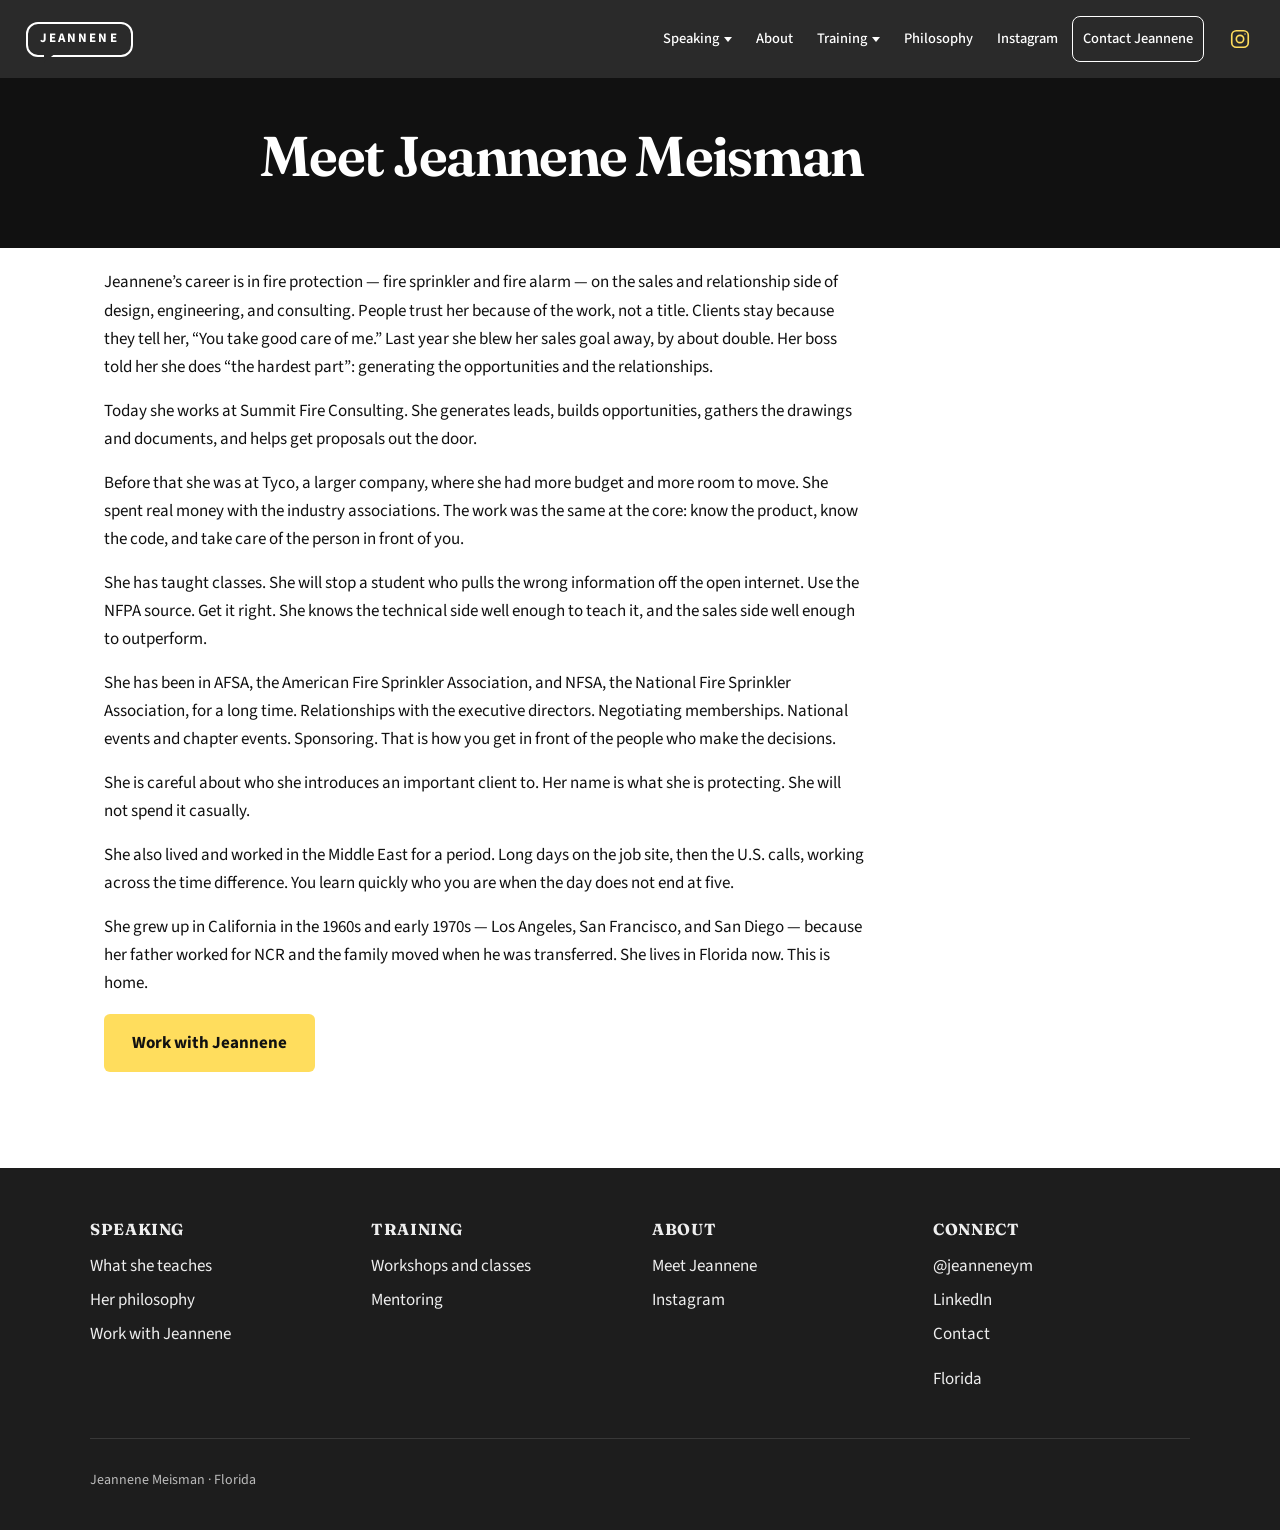
==== about.html @ 1c3506ee "Add Jeannene Meisman's personal site. The pages teach loyal clients through real customer service, g" ====
<!DOCTYPE html>
<html lang="en">
<head>
  <meta charset="utf-8">
  <meta name="viewport" content="width=device-width, initial-scale=1">
  <title>About | Jeannene Meisman</title>
  <meta name="description" content="Jeannene Meisman teaches young professionals how real customer service builds loyal clients. Her credibility is the work: sales results, client care, and years inside AFSA and NFSA.">
  <link rel="preconnect" href="https://fonts.googleapis.com">
  <link rel="preconnect" href="https://fonts.gstatic.com" crossorigin>
  <link href="https://fonts.googleapis.com/css2?family=Fraunces:opsz,wght@9..144,500;9..144,640;9..144,700&family=Source+Sans+3:wght@400;500;600;700&display=swap" rel="stylesheet">
  <link rel="stylesheet" href="css/styles.css?v=15">
</head>
<body class="page">
  <header class="site-nav scrolled" id="siteNav">
    <a class="logo" href="index.html">JEANNENE</a>
    <button class="menu-btn" id="menuBtn" aria-label="Open menu" aria-expanded="false" aria-controls="navLinks"><span></span><span></span><span></span></button>
    <ul class="nav-links" id="navLinks">
      <li class="has-sub"><a href="speaking.html">Speaking <i class="caret"></i></a><div class="sub"><a href="speaking.html">What she teaches</a><a href="philosophy.html">Her philosophy</a></div></li>
      <li><a href="about.html">About</a></li>
      <li class="has-sub"><a href="training.html">Training <i class="caret"></i></a><div class="sub"><a href="training.html">Workshops and classes</a><a href="training.html#mentoring">Mentoring</a></div></li>
      <li><a href="philosophy.html">Philosophy</a></li>
      <li><a href="https://www.instagram.com/jeanneneym/" target="_blank" rel="noopener">Instagram</a></li>
      <li><a class="nav-contact" href="contact.html">Contact Jeannene</a></li>
    </ul>
    <a class="nav-ig" href="https://www.instagram.com/jeanneneym/" target="_blank" rel="noopener" aria-label="Instagram"><svg width="22" height="22" viewBox="0 0 24 24" fill="none" stroke="currentColor" stroke-width="1.8"><rect x="3" y="3" width="18" height="18" rx="5"/><circle cx="12" cy="12" r="4"/><circle cx="17.5" cy="6.5" r="0.8" fill="currentColor" stroke="none"/></svg></a>
  </header>
  <main>
    <section class="page-hero">
      <div class="page-intro">
        <h1>Meet Jeannene Meisman</h1>
      </div>
    </section>
    <section class="page-block">
      <div class="prose">
        <p>Jeannene’s career is in fire protection — fire sprinkler and fire alarm — on the sales and relationship side of design, engineering, and consulting. People trust her because of the work, not a title. Clients stay because they tell her, “You take good care of me.” Last year she blew her sales goal away, by about double. Her boss told her she does “the hardest part”: generating the opportunities and the relationships.</p>
        <p>Today she works at Summit Fire Consulting. She generates leads, builds opportunities, gathers the drawings and documents, and helps get proposals out the door.</p>
        <p>Before that she was at Tyco, a larger company, where she had more budget and more room to move. She spent real money with the industry associations. The work was the same at the core: know the product, know the code, and take care of the person in front of you.</p>
        <p>She has taught classes. She will stop a student who pulls the wrong information off the open internet. Use the NFPA source. Get it right. She knows the technical side well enough to teach it, and the sales side well enough to outperform.</p>
        <p>She has been in AFSA, the American Fire Sprinkler Association, and NFSA, the National Fire Sprinkler Association, for a long time. Relationships with the executive directors. Negotiating memberships. National events and chapter events. Sponsoring. That is how you get in front of the people who make the decisions.</p>
        <p>She is careful about who she introduces an important client to. Her name is what she is protecting. She will not spend it casually.</p>
        <p>She also lived and worked in the Middle East for a period. Long days on the job site, then the U.S. calls, working across the time difference. You learn quickly who you are when the day does not end at five.</p>
        <p>She grew up in California in the 1960s and early 1970s — Los Angeles, San Francisco, and San Diego — because her father worked for NCR and the family moved when he was transferred. She lives in Florida now. This is home.</p>
        <p><a class="btn" href="contact.html">Work with Jeannene</a></p>
      </div>
    </section>
  </main>
  <footer class="footer">
    <div class="footer-grid">
      <div><h3>Speaking</h3><ul><li><a href="speaking.html">What she teaches</a></li><li><a href="philosophy.html">Her philosophy</a></li><li><a href="contact.html">Work with Jeannene</a></li></ul></div>
      <div><h3>Training</h3><ul><li><a href="training.html">Workshops and classes</a></li><li><a href="training.html#mentoring">Mentoring</a></li></ul></div>
      <div><h3>About</h3><ul><li><a href="about.html">Meet Jeannene</a></li><li><a href="https://www.instagram.com/jeanneneym/" target="_blank" rel="noopener">Instagram</a></li></ul></div>
      <div><h3>Connect</h3><ul><li><a href="https://www.instagram.com/jeanneneym/" target="_blank" rel="noopener">@jeanneneym</a></li><li><a href="https://www.linkedin.com/in/jmeisman" target="_blank" rel="noopener">LinkedIn</a></li><li><a href="contact.html">Contact</a></li></ul><p>Florida</p></div>
    </div>
    <div class="footer-base"><p>Jeannene Meisman · Florida</p></div>
  </footer>
  <script src="js/main.js?v=6"></script>
</body>
</html>
---- css/styles.css ----
:root {
  --yellow: #ffdd5d;
  --ink: #111;
  --muted: #3a3a3a;
  --nav: #2a2a2a;
  --blue: #2f6fe6;
  --blue-deep: #2157c9;
  --pill: #e7f3ff;
  --pill-text: #3d8eef;
  --line: #e6e6e6;
  --max: 1120px;
  --story: 760px;
  --nav-h: 78px;
  --sans: "Source Sans 3", Helvetica, Arial, sans-serif;
  --display: "Fraunces", Georgia, "Times New Roman", serif;
}

* { box-sizing: border-box; }
html { scroll-behavior: smooth; }
body {
  margin: 0;
  color: var(--ink);
  font-family: var(--sans);
  font-size: 17px;
  line-height: 1.65;
  background: #fff;
}
img { max-width: 100%; display: block; }
a { color: inherit; }
button, input, textarea, select { font: inherit; }
:focus-visible { outline: 2px solid var(--yellow); outline-offset: 3px; }
.page { padding-top: var(--nav-h); }

.site-nav {
  position: fixed;
  inset: 0 0 auto 0;
  z-index: 40;
  height: var(--nav-h);
  display: flex;
  align-items: center;
  gap: 18px;
  padding: 0 22px 0 26px;
  background: var(--nav);
  color: #fff;
}
.home .site-nav:not(.scrolled) {
  background: linear-gradient(to bottom, rgba(0, 0, 0, 0.72), rgba(0, 0, 0, 0.15));
}
.logo {
  flex: none;
  color: #fff;
  text-decoration: none;
  font-family: var(--sans);
  font-weight: 700;
  font-size: 13px;
  letter-spacing: 0.16em;
  border: 2px solid #fff;
  border-radius: 12px;
  padding: 8px 12px 10px;
  position: relative;
  line-height: 1;
}
.logo:after {
  content: "";
  position: absolute;
  left: 16px;
  bottom: -8px;
  width: 10px;
  height: 8px;
  background: var(--nav);
  clip-path: polygon(0 0, 100% 0, 0 100%);
  border-left: 0;
}
.home .site-nav:not(.scrolled) .logo:after { background: #1a1a1a; }

.nav-links {
  display: flex;
  align-items: center;
  gap: 4px;
  margin-left: auto;
  list-style: none;
  padding: 0;
}
.nav-links a {
  color: #fff;
  text-decoration: none;
  font-size: 14.5px;
  font-weight: 500;
  padding: 10px 10px;
  display: inline-flex;
  align-items: center;
  gap: 5px;
  white-space: nowrap;
}
.nav-links a:hover { color: var(--yellow); }
.has-sub { position: relative; }
.has-sub .caret {
  width: 0;
  height: 0;
  border-left: 4px solid transparent;
  border-right: 4px solid transparent;
  border-top: 5px solid #fff;
  display: inline-block;
}
.sub {
  display: none;
  position: absolute;
  top: 100%;
  left: 0;
  min-width: 230px;
  background: #fff;
  color: var(--ink);
  padding: 8px 0;
  box-shadow: 0 12px 30px rgba(0, 0, 0, 0.16);
}
.has-sub:hover .sub, .has-sub:focus-within .sub { display: block; }
.sub a { color: var(--ink); display: block; padding: 10px 16px; font-size: 15px; }
.sub a:hover { background: #f6f6f6; color: var(--ink); }

.nav-contact {
  flex: none;
  border: 1.5px solid #fff;
  border-radius: 8px;
  color: #fff;
  text-decoration: none;
  padding: 10px 16px;
  font-weight: 500;
  font-size: 15px;
}
.nav-contact:hover { background: #fff; color: var(--ink); }
.nav-ig {
  flex: none;
  width: 36px;
  height: 36px;
  display: grid;
  place-items: center;
  color: var(--yellow);
}
.menu-btn {
  display: none;
  margin-left: auto;
  width: 44px;
  height: 44px;
  border: 1px solid rgba(255, 255, 255, 0.4);
  background: transparent;
  border-radius: 6px;
  flex-direction: column;
  justify-content: center;
  align-items: center;
  gap: 5px;
  cursor: pointer;
}
.menu-btn span { display: block; width: 18px; height: 2px; background: #fff; }

.hero {
  position: relative;
  display: block;
  background: #111;
  color: #fff;
}
.hero-bg {
  position: absolute;
  inset: 0;
  width: 100%;
  height: 100%;
  object-fit: cover;
  object-position: center center;
}
.hero .hero-bg {
  position: relative;
  inset: auto;
  display: block;
  width: 100%;
  height: auto;
  max-height: none;
  object-fit: contain;
  object-position: center center;
}
.hero:after {
  content: "";
  position: absolute;
  inset: 0;
  background: linear-gradient(90deg, rgba(0, 0, 0, 0) 0%, rgba(0, 0, 0, 0.08) 42%, rgba(0, 0, 0, 0.72) 62%, rgba(0, 0, 0, 0.86) 100%);
  pointer-events: none;
}
.hero-copy {
  position: absolute;
  z-index: 1;
  top: 0;
  right: 0;
  bottom: 0;
  width: min(560px, 46%);
  padding: 110px 5vw 48px 28px;
  display: flex;
  flex-direction: column;
  justify-content: center;
}
.hero h1 {
  margin: 0 0 18px;
  font-family: var(--display);
  font-weight: 640;
  font-size: clamp(40px, 4.2vw, 56px);
  line-height: 1.12;
  letter-spacing: -0.02em;
}
.hero .subhead {
  margin: 0 0 16px;
  font-size: 20px;
  font-weight: 600;
  line-height: 1.4;
}
.hero-copy h1,
.hero-copy p { overflow-wrap: break-word; }
.creds {
  margin: 0 0 16px;
  font-size: 16px;
  color: #e8e8e8;
}
.hero p { margin: 0 0 26px; max-width: 540px; color: #f2f2f2; }
.page-hero {
  position: relative;
  display: block;
  background: #111;
  color: #fff;
  padding: 48px 24px 40px;
}
.hero-affiliations {
  display: flex;
  flex-wrap: wrap;
  gap: 18px 28px;
  margin-top: 36px;
  color: rgba(255, 255, 255, 0.78);
  font-size: 13px;
  letter-spacing: 0.14em;
  text-transform: uppercase;
  font-weight: 700;
}

.btn {
  display: inline-flex;
  align-items: center;
  justify-content: center;
  gap: 8px;
  background: var(--yellow);
  color: #111;
  text-decoration: none;
  border: 0;
  border-radius: 6px;
  padding: 15px 28px;
  font-weight: 700;
  cursor: pointer;
}
.btn:hover { filter: brightness(0.96); }
.btn-ghost {
  background: transparent;
  color: #fff;
  border: 1.5px solid #fff;
  margin-left: 10px;
}
.btn-ghost:hover { background: #fff; color: #111; }

.story {
  max-width: var(--story);
  margin: 0 auto;
  padding: 96px 24px 40px;
}
.story h2, .section-title, .page-intro h1, .meet h2, .topics h2, .helps h2, .insights h2, .quotes h2 {
  font-family: var(--display);
  font-weight: 640;
  letter-spacing: -0.03em;
  line-height: 1.08;
  margin: 0 0 22px;
}
.story h2 { font-size: clamp(36px, 4vw, 48px); }
.story p { margin: 0 0 18px; }
.story strong { font-weight: 700; }

.feature {
  max-width: 980px;
  margin: 28px auto 0;
  padding: 0 24px 20px;
}
.feature-frame {
  position: relative;
  border-radius: 28px;
  overflow: hidden;
  min-height: 460px;
  background: #111;
}
.feature-frame img {
  width: 100%;
  height: 520px;
  object-fit: cover;
  object-position: center 20%;
}
.feature-frame figcaption {
  position: absolute;
  left: 0;
  right: 0;
  bottom: 0;
  padding: 80px 32px 36px;
  background: linear-gradient(to top, rgba(0, 0, 0, 0.72), transparent);
  color: #fff;
  text-align: center;
  font-family: var(--display);
  font-weight: 640;
  font-size: clamp(28px, 3vw, 40px);
  line-height: 1.15;
  letter-spacing: -0.03em;
}

.stats {
  margin-top: 56px;
  background:
    radial-gradient(circle at 78% 30%, rgba(255, 255, 255, 0.16), transparent 36%),
    linear-gradient(180deg, #4b8dff 0%, #2f6fe6 55%, #2a67dc 100%);
  color: #fff;
  display: grid;
  grid-template-columns: repeat(3, 1fr);
  text-align: center;
  padding: 64px 28px 72px;
  gap: 24px;
}
.stats svg { width: 42px; height: 42px; stroke: #fff; fill: none; stroke-width: 1.6; margin-bottom: 12px; }
.stats strong {
  display: block;
  font-family: var(--display);
  font-weight: 640;
  font-size: clamp(28px, 3vw, 42px);
  letter-spacing: -0.03em;
  line-height: 1.1;
}
.stats span { display: block; margin-top: 8px; font-size: 16px; max-width: 280px; margin-left: auto; margin-right: auto; }

.insights { padding: 88px 24px 40px; text-align: center; }
.insights h2 { font-size: clamp(34px, 4vw, 46px); }
.insights .lede { margin: -6px auto 36px; max-width: 680px; font-weight: 700; }
.pill {
  max-width: 820px;
  margin: 0 auto 10px;
  background: var(--pill);
  color: var(--pill-text);
  border-radius: 18px;
  padding: 22px 24px 26px;
  font-family: var(--display);
  font-weight: 640;
  font-size: clamp(26px, 3vw, 36px);
  letter-spacing: -0.03em;
  line-height: 1.15;
  position: relative;
}
.pill:after {
  content: "";
  position: absolute;
  left: 50%;
  bottom: -12px;
  transform: translateX(-50%);
  border-left: 14px solid transparent;
  border-right: 14px solid transparent;
  border-top: 14px solid var(--pill);
}
.pill-copy {
  max-width: 720px;
  margin: 18px auto 34px;
}

.quotes { padding: 40px 24px 80px; text-align: center; }
.quote-card { display: none; max-width: 760px; margin: 0 auto; }
.quote-card.active { display: block; }
.quote-card h3 {
  font-family: var(--display);
  font-weight: 640;
  font-size: clamp(32px, 4vw, 44px);
  letter-spacing: -0.03em;
  margin: 0 0 12px;
  line-height: 1.15;
}
.quote-card p { margin: 0 auto; max-width: 640px; }
.quote-card .who { margin-top: 14px; font-weight: 700; }
.dots { display: flex; justify-content: center; gap: 8px; margin-top: 22px; }
.dots button {
  width: 10px;
  height: 10px;
  border-radius: 50%;
  border: 0;
  background: #d0d0d0;
  cursor: pointer;
  padding: 0;
}
.dots button[aria-current="true"] { background: var(--ink); }

.topics, .helps, .meet, .assoc, .signup, .page-block { padding: 20px 24px 80px; }
.topics h2, .helps h2, .meet h2 { font-size: clamp(34px, 4vw, 46px); text-align: center; }
.center-lede { text-align: center; max-width: 760px; margin: -8px auto 32px; }
.topic-grid, .help-grid {
  max-width: var(--max);
  margin: 0 auto;
  display: grid;
  grid-template-columns: 1fr 1fr;
  gap: 22px;
}
.card {
  border: 1px solid var(--line);
  border-radius: 8px;
  overflow: hidden;
  background: #fff;
  display: flex;
  flex-direction: column;
}
.card img { width: 100%; height: 220px; object-fit: cover; object-position: center 15%; }
.card-body { padding: 22px 22px 8px; }
.kicker {
  color: #666;
  font-size: 13px;
  letter-spacing: 0.04em;
  text-transform: uppercase;
  font-weight: 700;
  margin: 0 0 6px;
}
.card h3, .help-card h3 {
  font-family: var(--display);
  font-weight: 640;
  letter-spacing: -0.03em;
  font-size: 26px;
  margin: 0 0 8px;
  line-height: 1.15;
}
.card ul { margin: 8px 0 18px; padding-left: 18px; }
.card li { margin: 4px 0; }
.help-grid { grid-template-columns: repeat(3, 1fr); }
.help-card {
  border: 1px solid var(--line);
  border-radius: 8px;
  overflow: hidden;
  background: #fff;
}
.help-card img { width: 100%; height: 240px; object-fit: cover; object-position: center 18%; }
.help-card div { padding: 18px 18px 22px; }
.help-card p { margin: 0 0 14px; }
.text-link { font-weight: 700; color: var(--blue); text-decoration: none; }
.text-link:hover { text-decoration: underline; }

.meet-grid {
  max-width: var(--max);
  margin: 0 auto;
  display: grid;
  grid-template-columns: 0.85fr 1.15fr;
  gap: 40px;
  align-items: center;
}
.meet-grid img { width: 100%; border-radius: 8px; object-fit: cover; aspect-ratio: 4 / 5; object-position: center 15%; }
.meet h2 { text-align: left; }
.assoc { text-align: center; padding-top: 10px; }
.assoc h2 { font-family: var(--display); font-weight: 640; letter-spacing: -0.03em; font-size: clamp(32px, 4vw, 42px); }
.logo-row {
  list-style: none;
  display: flex;
  flex-wrap: wrap;
  justify-content: center;
  align-items: center;
  gap: 36px 56px;
  margin: 28px auto 0;
  padding: 0;
  max-width: 980px;
}
.logo-row li { margin: 0; }
.logo-row img {
  display: block;
  height: 78px;
  width: auto;
  max-width: 240px;
  object-fit: contain;
}

.signup {
  background: #f7f7f7;
  padding: 72px 24px;
}
.signup-inner { max-width: 720px; margin: 0 auto; }
.signup h2 {
  font-family: var(--display);
  font-weight: 640;
  letter-spacing: -0.03em;
  font-size: clamp(30px, 3vw, 38px);
  line-height: 1.15;
  margin: 0 0 10px;
}
label { display: block; font-weight: 700; margin: 0 0 14px; font-size: 14px; }
input, textarea, select {
  display: block;
  width: 100%;
  margin-top: 6px;
  padding: 12px 12px;
  border: 1px solid #ccc;
  border-radius: 4px;
  background: #fff;
}
textarea { min-height: 120px; resize: vertical; }
.form-row { display: grid; grid-template-columns: 1fr 1fr; gap: 12px; }
.form-success { display: none; background: #fff; border: 1px solid var(--line); padding: 16px; }
.form-success.show { display: block; }

.footer {
  background: #1d1d1d;
  color: #eee;
  padding: 48px 28px 24px;
}
.footer-grid {
  max-width: 1100px;
  margin: 0 auto;
  display: grid;
  grid-template-columns: repeat(4, 1fr);
  gap: 24px;
}
.footer h3 {
  margin: 0 0 10px;
  font-family: var(--display);
  font-size: 16px;
  letter-spacing: 0.04em;
  text-transform: uppercase;
}
.footer a { color: #eee; text-decoration: none; }
.footer a:hover { color: var(--yellow); }
.footer ul { list-style: none; margin: 0; padding: 0; }
.footer li { margin: 6px 0; }
.footer-base {
  max-width: 1100px;
  margin: 28px auto 0;
  padding-top: 16px;
  border-top: 1px solid rgba(255, 255, 255, 0.12);
  color: #bbb;
  font-size: 14px;
}

.page-hero .page-intro {
  position: relative;
  z-index: 1;
  max-width: 760px;
  margin: 0 auto;
  padding: 0;
  color: #fff;
}
.page-hero .page-intro h1,
.page-hero .page-intro p { color: #fff; }
.page-intro h1 { font-size: clamp(40px, 5vw, 56px); }
.page-block { max-width: var(--max); margin: 0 auto; }
.split {
  display: grid;
  grid-template-columns: 1fr 1fr;
  gap: 28px;
  align-items: start;
}
.split img { width: 100%; border-radius: 8px; object-fit: cover; }
.prose { max-width: var(--story); }
.prose p { margin: 0 0 16px; }
.pull {
  font-family: var(--display);
  font-weight: 640;
  font-size: clamp(28px, 3vw, 36px);
  letter-spacing: -0.03em;
  line-height: 1.2;
  margin: 28px 0;
}

@media (max-width: 980px) {
  .menu-btn { display: inline-flex; }
  .nav-links, .nav-contact, .nav-ig { display: none; }
  .nav-links.open {
    display: flex;
    flex-direction: column;
    align-items: stretch;
    position: absolute;
    top: var(--nav-h);
    left: 0;
    right: 0;
    background: var(--nav);
    padding: 8px 0 18px;
    margin: 0;
  }
  .nav-links.open a { padding: 12px 22px; }
  .sub { position: static; display: block; background: transparent; box-shadow: none; padding: 0 0 0 12px; }
  .sub a { color: #fff; }
  .nav-links.open .nav-contact, .nav-links.open .nav-ig { display: inline-flex; margin: 10px 22px; }
  .topic-grid, .help-grid, .meet-grid, .stats, .footer-grid, .split, .form-row {
    grid-template-columns: 1fr;
  }
  .hero { min-height: 0; }
  .hero:after {
    background: linear-gradient(to top, rgba(0, 0, 0, 0.9) 0%, rgba(0, 0, 0, 0.5) 42%, rgba(0, 0, 0, 0) 68%);
  }
  .hero-copy {
    top: auto;
    left: 0;
    right: 0;
    width: auto;
    max-width: none;
    padding: 64px 22px 22px;
  }
  .page-hero { padding: 36px 22px 32px; }
  .logo-row img { height: 64px; }
  .btn-ghost { margin: 10px 0 0; }
}

@media (prefers-reduced-motion: reduce) {
  html { scroll-behavior: auto; }
}
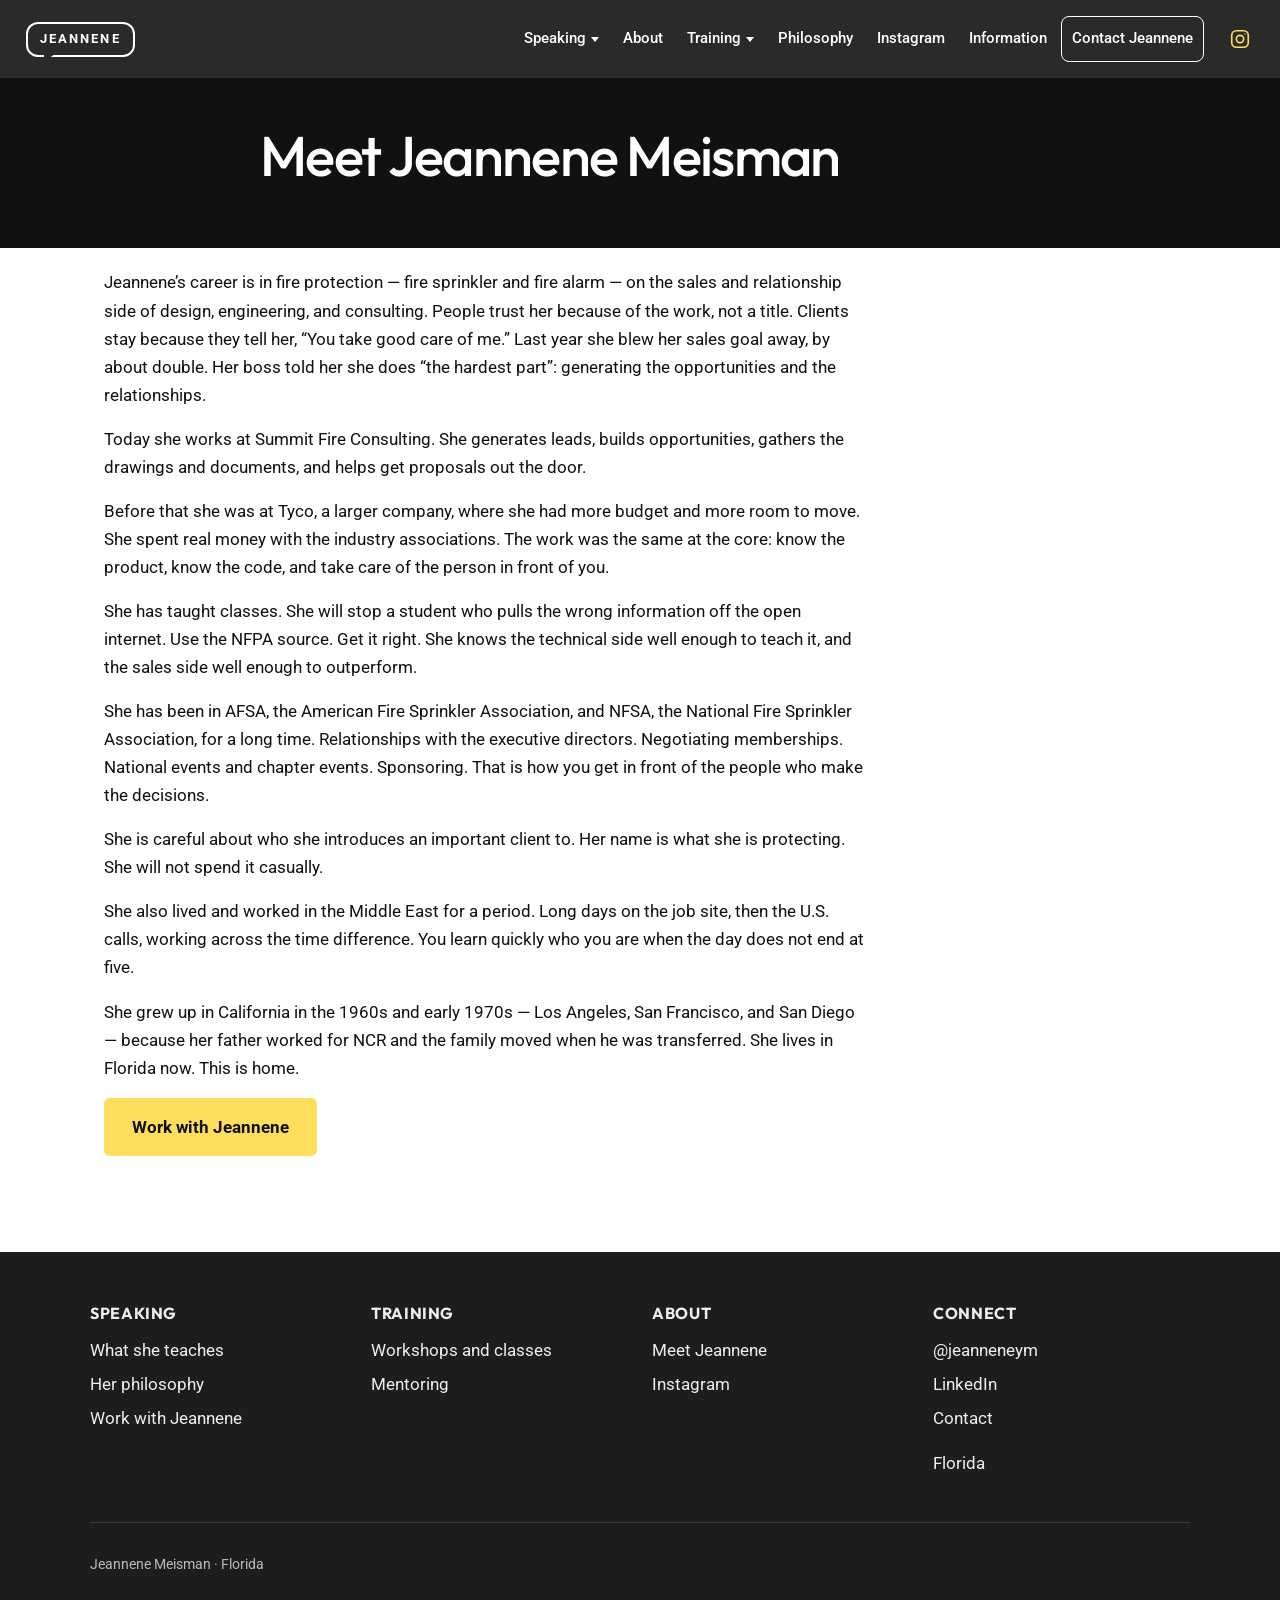
==== commit 8bcaeef0: "Frame the site as sales mentorship and restore the original type. An Information popup explains how " ====
--- a/about.html
+++ b/about.html
@@ -7,8 +7,8 @@
   <meta name="description" content="Jeannene Meisman teaches young professionals how real customer service builds loyal clients. Her credibility is the work: sales results, client care, and years inside AFSA and NFSA.">
   <link rel="preconnect" href="https://fonts.googleapis.com">
   <link rel="preconnect" href="https://fonts.gstatic.com" crossorigin>
-  <link href="https://fonts.googleapis.com/css2?family=Fraunces:opsz,wght@9..144,500;9..144,640;9..144,700&family=Source+Sans+3:wght@400;500;600;700&display=swap" rel="stylesheet">
-  <link rel="stylesheet" href="css/styles.css?v=15">
+  <link href="https://fonts.googleapis.com/css2?family=Outfit:wght@500;600;700&family=Roboto:ital,wght@0,400;0,500;0,700;1,400&display=swap" rel="stylesheet">
+  <link rel="stylesheet" href="css/styles.css?v=17">
 </head>
 <body class="page">
   <header class="site-nav scrolled" id="siteNav">
@@ -53,6 +53,6 @@
     </div>
     <div class="footer-base"><p>Jeannene Meisman · Florida</p></div>
   </footer>
-  <script src="js/main.js?v=6"></script>
+  <script src="js/main.js?v=7"></script>
 </body>
 </html>
--- a/css/styles.css
+++ b/css/styles.css
@@ -11,8 +11,8 @@
   --max: 1120px;
   --story: 760px;
   --nav-h: 78px;
-  --sans: "Source Sans 3", Helvetica, Arial, sans-serif;
-  --display: "Fraunces", Georgia, "Times New Roman", serif;
+  --sans: "Roboto", Helvetica, Arial, sans-serif;
+  --display: "Outfit", "Avenir Next", Arial, sans-serif;
 }
 
 * { box-sizing: border-box; }
@@ -117,6 +117,17 @@
 .sub a { color: var(--ink); display: block; padding: 10px 16px; font-size: 15px; }
 .sub a:hover { background: #f6f6f6; color: var(--ink); }
 
+.nav-links .info-open {
+  background: transparent;
+  border: 0;
+  color: #fff;
+  font: inherit;
+  font-size: 14.5px;
+  font-weight: 500;
+  padding: 10px 10px;
+  cursor: pointer;
+}
+.nav-links .info-open:hover { color: var(--yellow); }
 .nav-contact {
   flex: none;
   border: 1.5px solid #fff;
@@ -127,6 +138,45 @@
   font-weight: 500;
   font-size: 15px;
 }
+.info-dialog {
+  position: relative;
+  width: min(560px, calc(100vw - 32px));
+  border: 0;
+  border-radius: 10px;
+  padding: 28px 28px 24px;
+  color: var(--ink);
+  background: #fff;
+  box-shadow: 0 24px 60px rgba(0, 0, 0, 0.28);
+}
+.info-dialog::backdrop {
+  background: rgba(17, 17, 17, 0.62);
+}
+.info-dialog h2 {
+  font-family: var(--display);
+  font-weight: 700;
+  letter-spacing: -0.03em;
+  font-size: clamp(28px, 4vw, 36px);
+  line-height: 1.1;
+  margin: 0 0 12px;
+}
+.info-dialog p { margin: 0 0 14px; }
+.info-dialog ul { margin: 0 0 16px; padding-left: 18px; }
+.info-dialog li { margin: 4px 0; }
+.info-close {
+  position: absolute;
+  top: 12px;
+  right: 12px;
+  width: 36px;
+  height: 36px;
+  border: 0;
+  border-radius: 6px;
+  background: transparent;
+  font-size: 26px;
+  line-height: 1;
+  cursor: pointer;
+  color: var(--ink);
+}
+.info-dialog .btn { color: #111; }
 .nav-contact:hover { background: #fff; color: var(--ink); }
 .nav-ig {
   flex: none;
@@ -198,7 +248,7 @@
 .hero h1 {
   margin: 0 0 18px;
   font-family: var(--display);
-  font-weight: 640;
+  font-weight: 500;
   font-size: clamp(40px, 4.2vw, 56px);
   line-height: 1.12;
   letter-spacing: -0.02em;
@@ -266,7 +316,7 @@
 }
 .story h2, .section-title, .page-intro h1, .meet h2, .topics h2, .helps h2, .insights h2, .quotes h2 {
   font-family: var(--display);
-  font-weight: 640;
+  font-weight: 500;
   letter-spacing: -0.03em;
   line-height: 1.08;
   margin: 0 0 22px;
@@ -303,7 +353,7 @@
   color: #fff;
   text-align: center;
   font-family: var(--display);
-  font-weight: 640;
+  font-weight: 500;
   font-size: clamp(28px, 3vw, 40px);
   line-height: 1.15;
   letter-spacing: -0.03em;
@@ -325,7 +375,7 @@
 .stats strong {
   display: block;
   font-family: var(--display);
-  font-weight: 640;
+  font-weight: 500;
   font-size: clamp(28px, 3vw, 42px);
   letter-spacing: -0.03em;
   line-height: 1.1;
@@ -343,7 +393,7 @@
   border-radius: 18px;
   padding: 22px 24px 26px;
   font-family: var(--display);
-  font-weight: 640;
+  font-weight: 500;
   font-size: clamp(26px, 3vw, 36px);
   letter-spacing: -0.03em;
   line-height: 1.15;
@@ -369,7 +419,7 @@
 .quote-card.active { display: block; }
 .quote-card h3 {
   font-family: var(--display);
-  font-weight: 640;
+  font-weight: 500;
   font-size: clamp(32px, 4vw, 44px);
   letter-spacing: -0.03em;
   margin: 0 0 12px;
@@ -419,7 +469,7 @@
 }
 .card h3, .help-card h3 {
   font-family: var(--display);
-  font-weight: 640;
+  font-weight: 500;
   letter-spacing: -0.03em;
   font-size: 26px;
   margin: 0 0 8px;
@@ -451,7 +501,7 @@
 .meet-grid img { width: 100%; border-radius: 8px; object-fit: cover; aspect-ratio: 4 / 5; object-position: center 15%; }
 .meet h2 { text-align: left; }
 .assoc { text-align: center; padding-top: 10px; }
-.assoc h2 { font-family: var(--display); font-weight: 640; letter-spacing: -0.03em; font-size: clamp(32px, 4vw, 42px); }
+.assoc h2 { font-family: var(--display); font-weight: 500; letter-spacing: -0.03em; font-size: clamp(32px, 4vw, 42px); }
 .logo-row {
   list-style: none;
   display: flex;
@@ -479,7 +529,7 @@
 .signup-inner { max-width: 720px; margin: 0 auto; }
 .signup h2 {
   font-family: var(--display);
-  font-weight: 640;
+  font-weight: 500;
   letter-spacing: -0.03em;
   font-size: clamp(30px, 3vw, 38px);
   line-height: 1.15;
@@ -555,7 +605,7 @@
 .prose p { margin: 0 0 16px; }
 .pull {
   font-family: var(--display);
-  font-weight: 640;
+  font-weight: 500;
   font-size: clamp(28px, 3vw, 36px);
   letter-spacing: -0.03em;
   line-height: 1.2;
@@ -577,7 +627,8 @@
     padding: 8px 0 18px;
     margin: 0;
   }
-  .nav-links.open a { padding: 12px 22px; }
+  .nav-links.open a,
+  .nav-links.open .info-open { display: block; width: 100%; text-align: left; padding: 12px 22px; }
   .sub { position: static; display: block; background: transparent; box-shadow: none; padding: 0 0 0 12px; }
   .sub a { color: #fff; }
   .nav-links.open .nav-contact, .nav-links.open .nav-ig { display: inline-flex; margin: 10px 22px; }
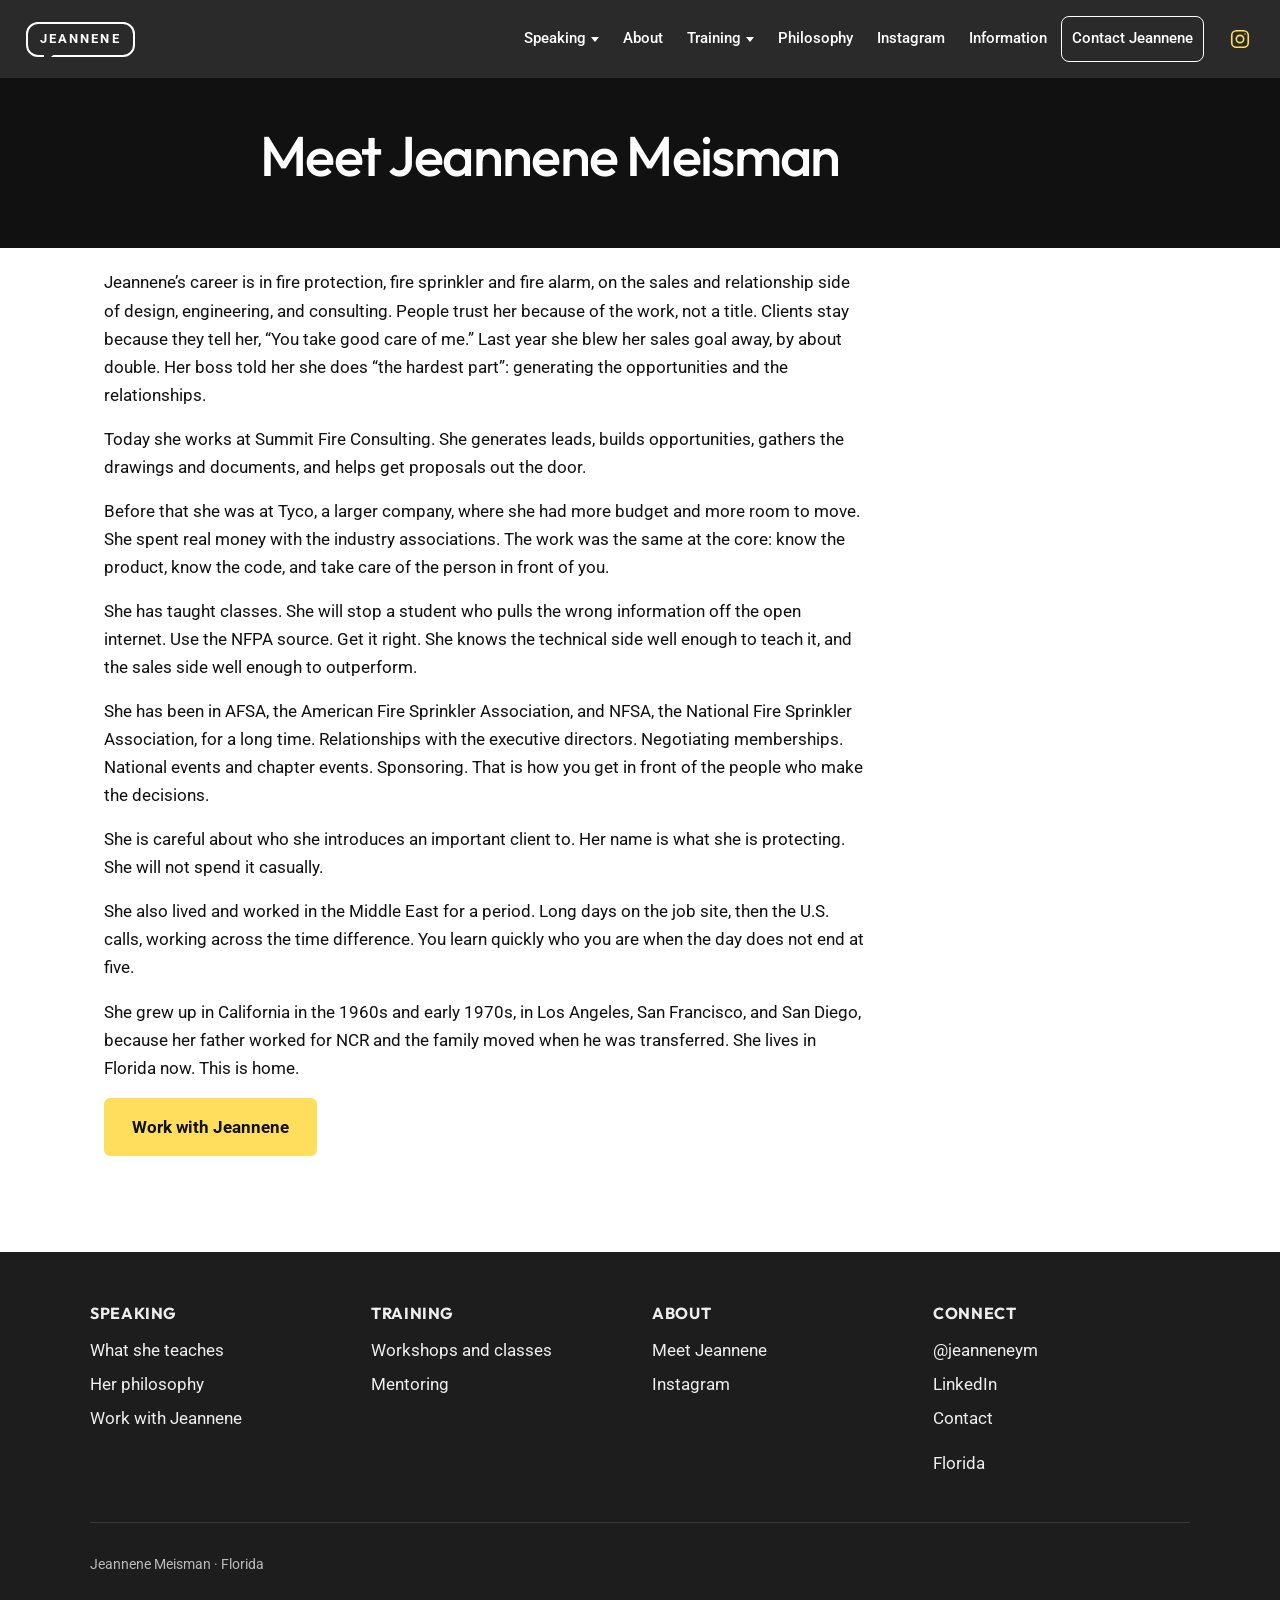
==== commit f62abd71: "Drop the em dashes and let the portraits keep their shape. The hallway, meet, training, and contact " ====
--- a/about.html
+++ b/about.html
@@ -8,7 +8,7 @@
   <link rel="preconnect" href="https://fonts.googleapis.com">
   <link rel="preconnect" href="https://fonts.gstatic.com" crossorigin>
   <link href="https://fonts.googleapis.com/css2?family=Outfit:wght@500;600;700&family=Roboto:ital,wght@0,400;0,500;0,700;1,400&display=swap" rel="stylesheet">
-  <link rel="stylesheet" href="css/styles.css?v=17">
+  <link rel="stylesheet" href="css/styles.css?v=18">
 </head>
 <body class="page">
   <header class="site-nav scrolled" id="siteNav">
@@ -32,14 +32,14 @@
     </section>
     <section class="page-block">
       <div class="prose">
-        <p>Jeannene’s career is in fire protection — fire sprinkler and fire alarm — on the sales and relationship side of design, engineering, and consulting. People trust her because of the work, not a title. Clients stay because they tell her, “You take good care of me.” Last year she blew her sales goal away, by about double. Her boss told her she does “the hardest part”: generating the opportunities and the relationships.</p>
+        <p>Jeannene’s career is in fire protection, fire sprinkler and fire alarm, on the sales and relationship side of design, engineering, and consulting. People trust her because of the work, not a title. Clients stay because they tell her, “You take good care of me.” Last year she blew her sales goal away, by about double. Her boss told her she does “the hardest part”: generating the opportunities and the relationships.</p>
         <p>Today she works at Summit Fire Consulting. She generates leads, builds opportunities, gathers the drawings and documents, and helps get proposals out the door.</p>
         <p>Before that she was at Tyco, a larger company, where she had more budget and more room to move. She spent real money with the industry associations. The work was the same at the core: know the product, know the code, and take care of the person in front of you.</p>
         <p>She has taught classes. She will stop a student who pulls the wrong information off the open internet. Use the NFPA source. Get it right. She knows the technical side well enough to teach it, and the sales side well enough to outperform.</p>
         <p>She has been in AFSA, the American Fire Sprinkler Association, and NFSA, the National Fire Sprinkler Association, for a long time. Relationships with the executive directors. Negotiating memberships. National events and chapter events. Sponsoring. That is how you get in front of the people who make the decisions.</p>
         <p>She is careful about who she introduces an important client to. Her name is what she is protecting. She will not spend it casually.</p>
         <p>She also lived and worked in the Middle East for a period. Long days on the job site, then the U.S. calls, working across the time difference. You learn quickly who you are when the day does not end at five.</p>
-        <p>She grew up in California in the 1960s and early 1970s — Los Angeles, San Francisco, and San Diego — because her father worked for NCR and the family moved when he was transferred. She lives in Florida now. This is home.</p>
+        <p>She grew up in California in the 1960s and early 1970s, in Los Angeles, San Francisco, and San Diego, because her father worked for NCR and the family moved when he was transferred. She lives in Florida now. This is home.</p>
         <p><a class="btn" href="contact.html">Work with Jeannene</a></p>
       </div>
     </section>
--- a/css/styles.css
+++ b/css/styles.css
@@ -334,14 +334,16 @@
   position: relative;
   border-radius: 28px;
   overflow: hidden;
-  min-height: 460px;
+  width: fit-content;
+  max-width: 100%;
+  margin: 0 auto;
   background: #111;
 }
 .feature-frame img {
-  width: 100%;
-  height: 520px;
-  object-fit: cover;
-  object-position: center 20%;
+  width: auto;
+  max-width: 100%;
+  height: auto;
+  object-fit: contain;
 }
 .feature-frame figcaption {
   position: absolute;
@@ -457,7 +459,7 @@
   display: flex;
   flex-direction: column;
 }
-.card img { width: 100%; height: 220px; object-fit: cover; object-position: center 15%; }
+.card img { width: 100%; height: auto; object-fit: contain; }
 .card-body { padding: 22px 22px 8px; }
 .kicker {
   color: #666;
@@ -484,7 +486,7 @@
   overflow: hidden;
   background: #fff;
 }
-.help-card img { width: 100%; height: 240px; object-fit: cover; object-position: center 18%; }
+.help-card img { width: 100%; height: auto; object-fit: contain; }
 .help-card div { padding: 18px 18px 22px; }
 .help-card p { margin: 0 0 14px; }
 .text-link { font-weight: 700; color: var(--blue); text-decoration: none; }
@@ -498,7 +500,7 @@
   gap: 40px;
   align-items: center;
 }
-.meet-grid img { width: 100%; border-radius: 8px; object-fit: cover; aspect-ratio: 4 / 5; object-position: center 15%; }
+.meet-grid img { width: 100%; height: auto; border-radius: 8px; object-fit: contain; }
 .meet h2 { text-align: left; }
 .assoc { text-align: center; padding-top: 10px; }
 .assoc h2 { font-family: var(--display); font-weight: 500; letter-spacing: -0.03em; font-size: clamp(32px, 4vw, 42px); }
@@ -600,7 +602,7 @@
   gap: 28px;
   align-items: start;
 }
-.split img { width: 100%; border-radius: 8px; object-fit: cover; }
+.split img { width: 100%; height: auto; border-radius: 8px; object-fit: contain; }
 .prose { max-width: var(--story); }
 .prose p { margin: 0 0 16px; }
 .pull {
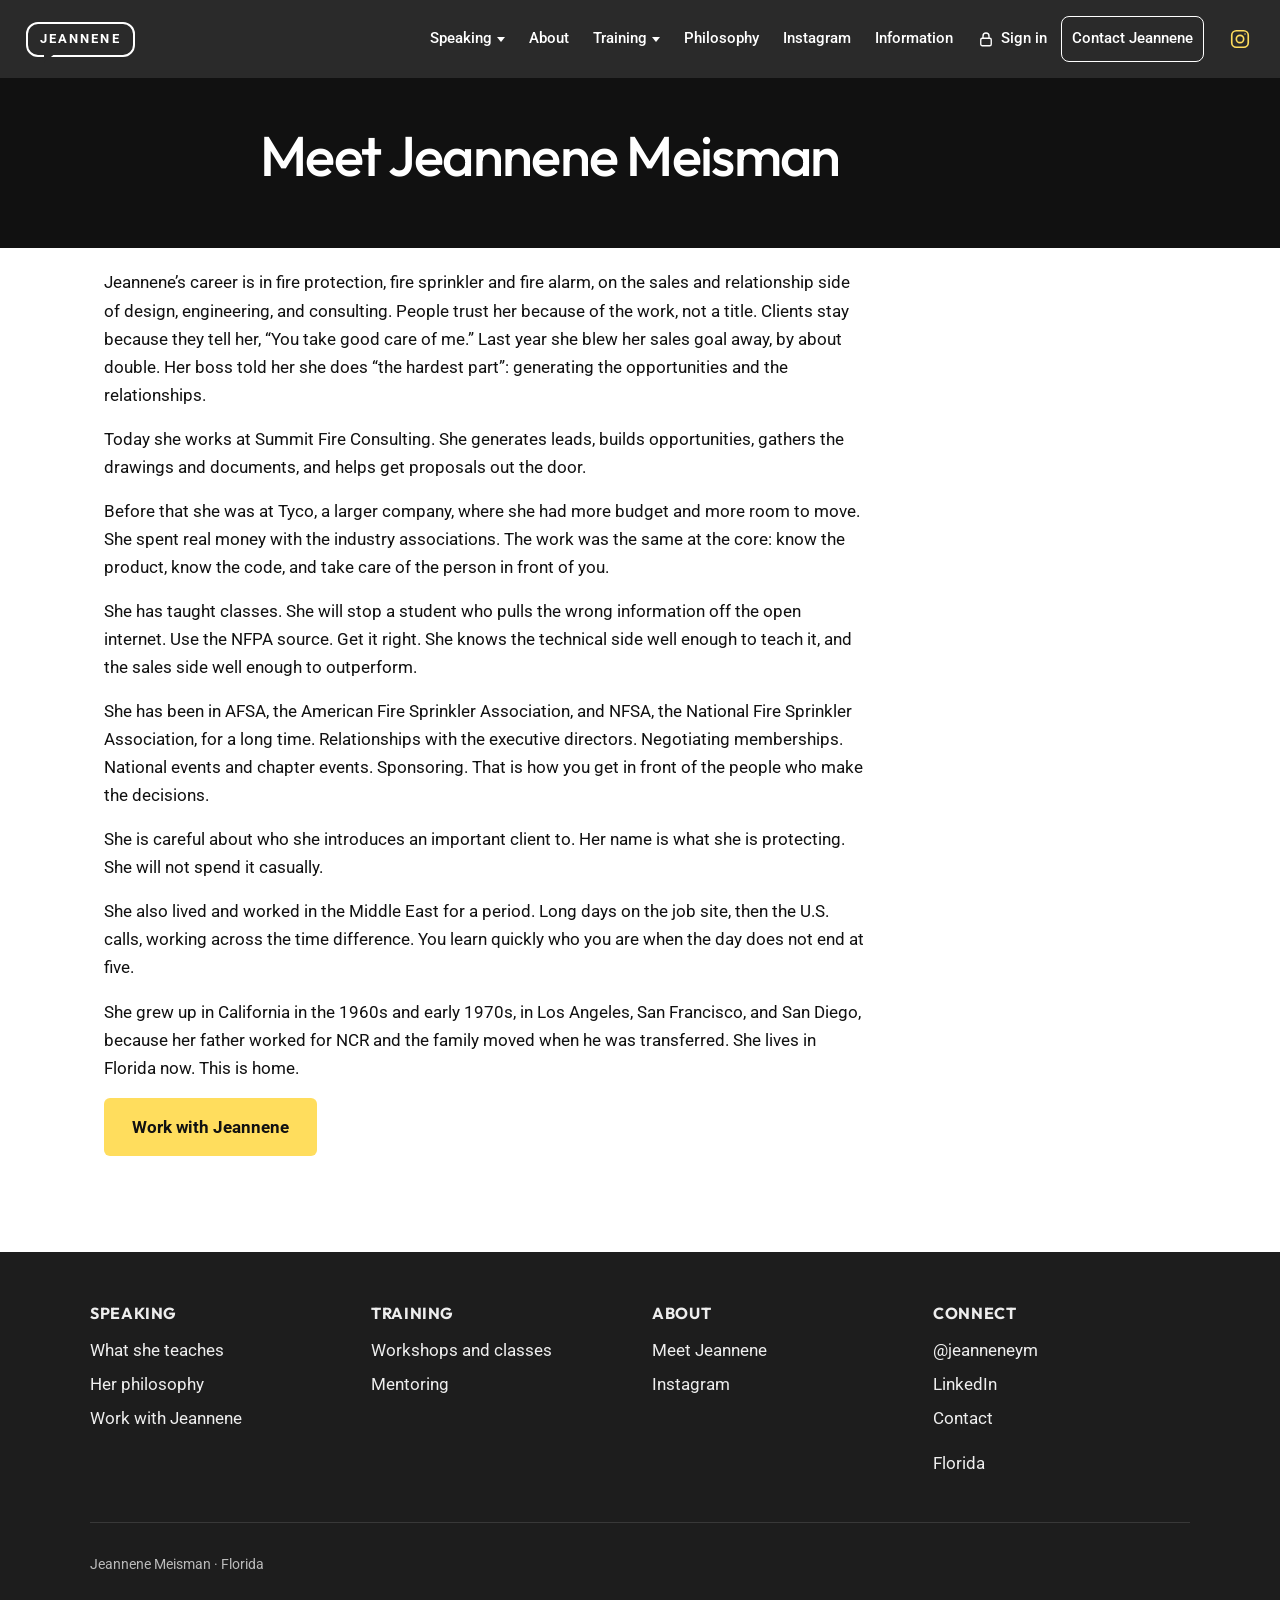
==== commit 5b0daa6b: "Add a locked sign-in to the menu. The lock opens a sign-in box on every page and stays signed in for" ====
--- a/about.html
+++ b/about.html
@@ -3,12 +3,15 @@
 <head>
   <meta charset="utf-8">
   <meta name="viewport" content="width=device-width, initial-scale=1">
+  <link rel="icon" href="favicon.ico?v=2" sizes="any">
+  <link rel="icon" type="image/png" sizes="32x32" href="assets/favicon-32.png?v=2">
+  <link rel="apple-touch-icon" href="assets/apple-touch-icon.png?v=2">
   <title>About | Jeannene Meisman</title>
   <meta name="description" content="Jeannene Meisman teaches young professionals how real customer service builds loyal clients. Her credibility is the work: sales results, client care, and years inside AFSA and NFSA.">
   <link rel="preconnect" href="https://fonts.googleapis.com">
   <link rel="preconnect" href="https://fonts.gstatic.com" crossorigin>
   <link href="https://fonts.googleapis.com/css2?family=Outfit:wght@500;600;700&family=Roboto:ital,wght@0,400;0,500;0,700;1,400&display=swap" rel="stylesheet">
-  <link rel="stylesheet" href="css/styles.css?v=18">
+  <link rel="stylesheet" href="css/styles.css?v=19">
 </head>
 <body class="page">
   <header class="site-nav scrolled" id="siteNav">
@@ -53,6 +56,6 @@
     </div>
     <div class="footer-base"><p>Jeannene Meisman · Florida</p></div>
   </footer>
-  <script src="js/main.js?v=7"></script>
+  <script src="js/main.js?v=8"></script>
 </body>
 </html>
--- a/css/styles.css
+++ b/css/styles.css
@@ -128,6 +128,33 @@
   cursor: pointer;
 }
 .nav-links .info-open:hover { color: var(--yellow); }
+.nav-links .nav-signin {
+  background: transparent;
+  border: 0;
+  color: #fff;
+  font: inherit;
+  font-size: 14.5px;
+  font-weight: 500;
+  padding: 10px 10px;
+  cursor: pointer;
+  display: inline-flex;
+  align-items: center;
+  gap: 6px;
+}
+.nav-links .nav-signin:hover { color: var(--yellow); }
+.nav-signin svg { display: block; flex: none; }
+.signin-lock {
+  width: 48px;
+  height: 48px;
+  border-radius: 50%;
+  background: #111;
+  color: #fff;
+  display: grid;
+  place-items: center;
+  margin-bottom: 14px;
+}
+.signin-dialog form { margin-top: 8px; }
+.signin-dialog .btn { color: #111; margin-top: 4px; }
 .nav-contact {
   flex: none;
   border: 1.5px solid #fff;
@@ -630,7 +657,8 @@
     margin: 0;
   }
   .nav-links.open a,
-  .nav-links.open .info-open { display: block; width: 100%; text-align: left; padding: 12px 22px; }
+  .nav-links.open .info-open,
+  .nav-links.open .nav-signin { display: flex; width: 100%; text-align: left; padding: 12px 22px; }
   .sub { position: static; display: block; background: transparent; box-shadow: none; padding: 0 0 0 12px; }
   .sub a { color: #fff; }
   .nav-links.open .nav-contact, .nav-links.open .nav-ig { display: inline-flex; margin: 10px 22px; }
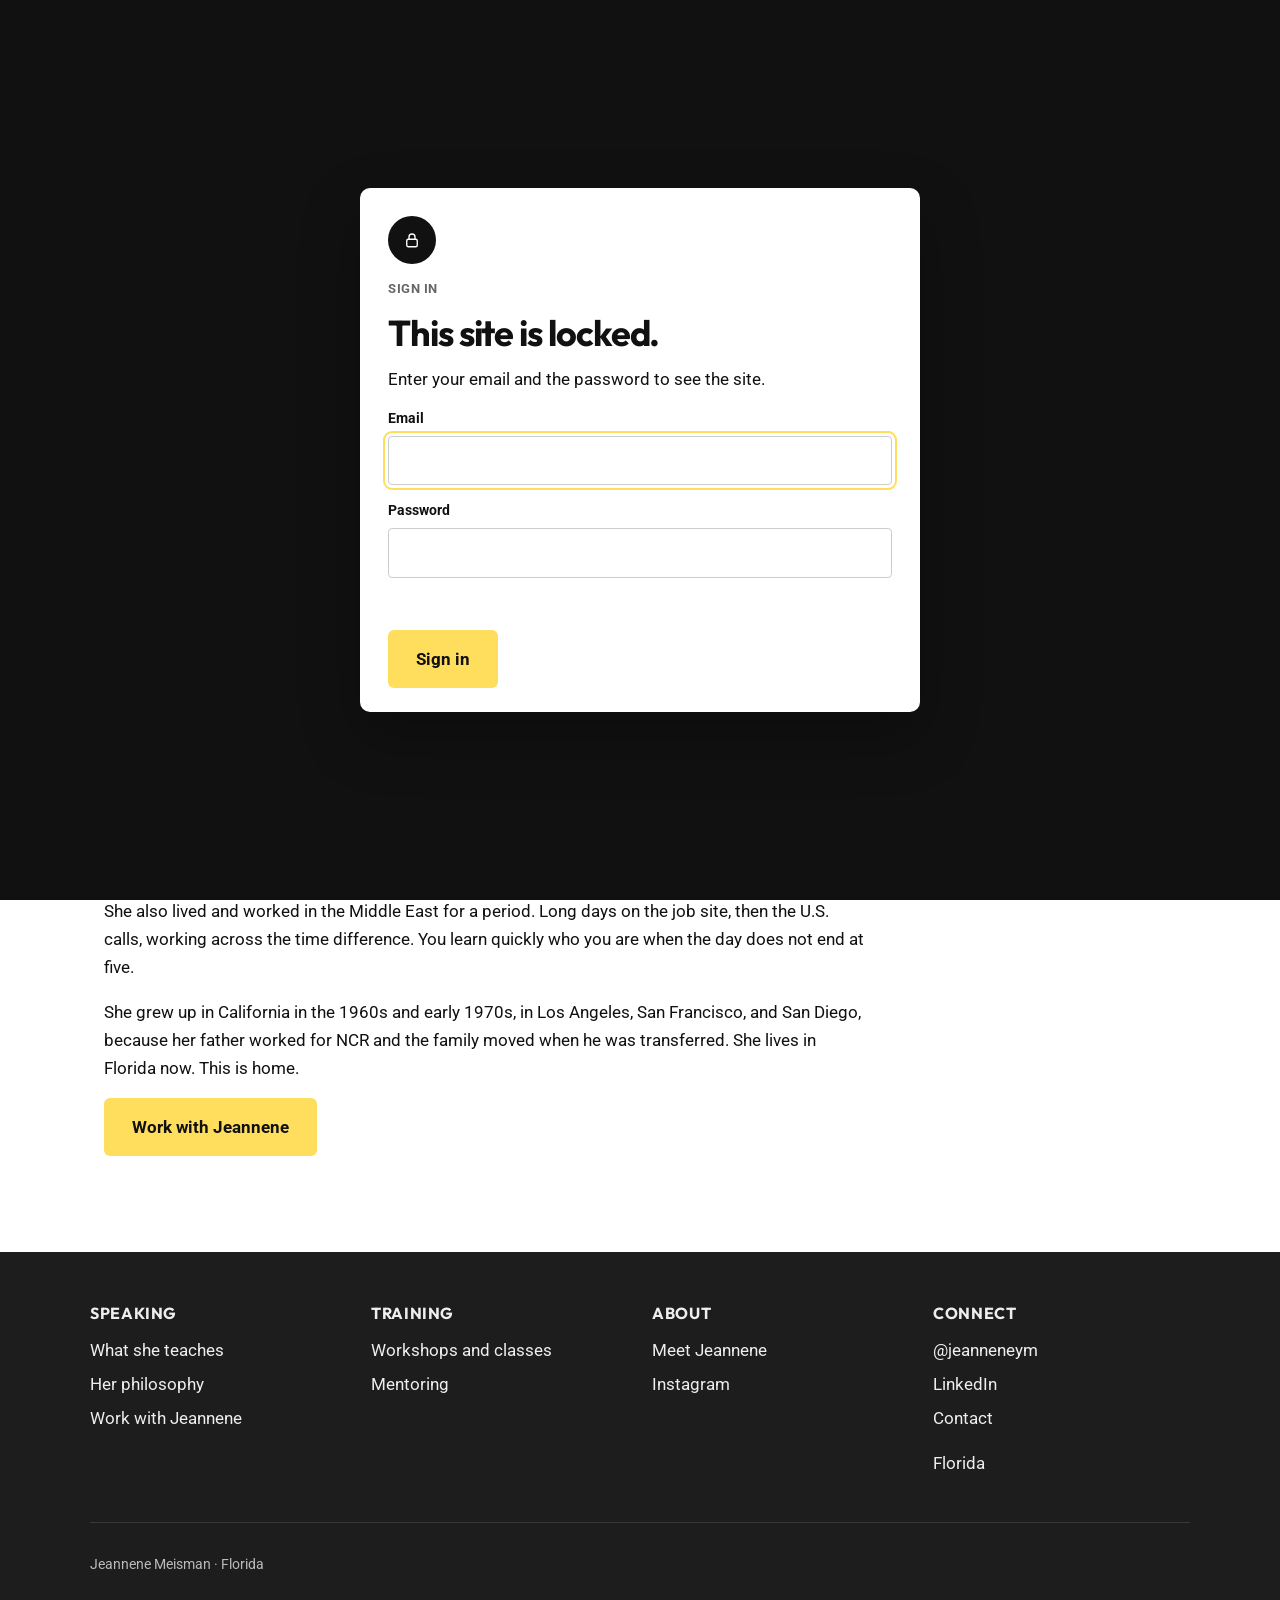
==== commit 0a4941c3: "Require a password before the site can be seen. The lock stays up until the right password is entere" ====
--- a/about.html
+++ b/about.html
@@ -11,7 +11,7 @@
   <link rel="preconnect" href="https://fonts.googleapis.com">
   <link rel="preconnect" href="https://fonts.gstatic.com" crossorigin>
   <link href="https://fonts.googleapis.com/css2?family=Outfit:wght@500;600;700&family=Roboto:ital,wght@0,400;0,500;0,700;1,400&display=swap" rel="stylesheet">
-  <link rel="stylesheet" href="css/styles.css?v=19">
+  <link rel="stylesheet" href="css/styles.css?v=20">
 </head>
 <body class="page">
   <header class="site-nav scrolled" id="siteNav">
@@ -56,6 +56,6 @@
     </div>
     <div class="footer-base"><p>Jeannene Meisman · Florida</p></div>
   </footer>
-  <script src="js/main.js?v=8"></script>
+  <script src="js/main.js?v=9"></script>
 </body>
 </html>
--- a/css/styles.css
+++ b/css/styles.css
@@ -155,6 +155,9 @@
 }
 .signin-dialog form { margin-top: 8px; }
 .signin-dialog .btn { color: #111; margin-top: 4px; }
+.signin-error { color: #9d1c1c; font-weight: 700; margin: 0 0 10px; min-height: 1.2em; }
+body.site-locked { overflow: hidden; }
+body.site-locked .signin-dialog::backdrop { background: #111; }
 .nav-contact {
   flex: none;
   border: 1.5px solid #fff;
